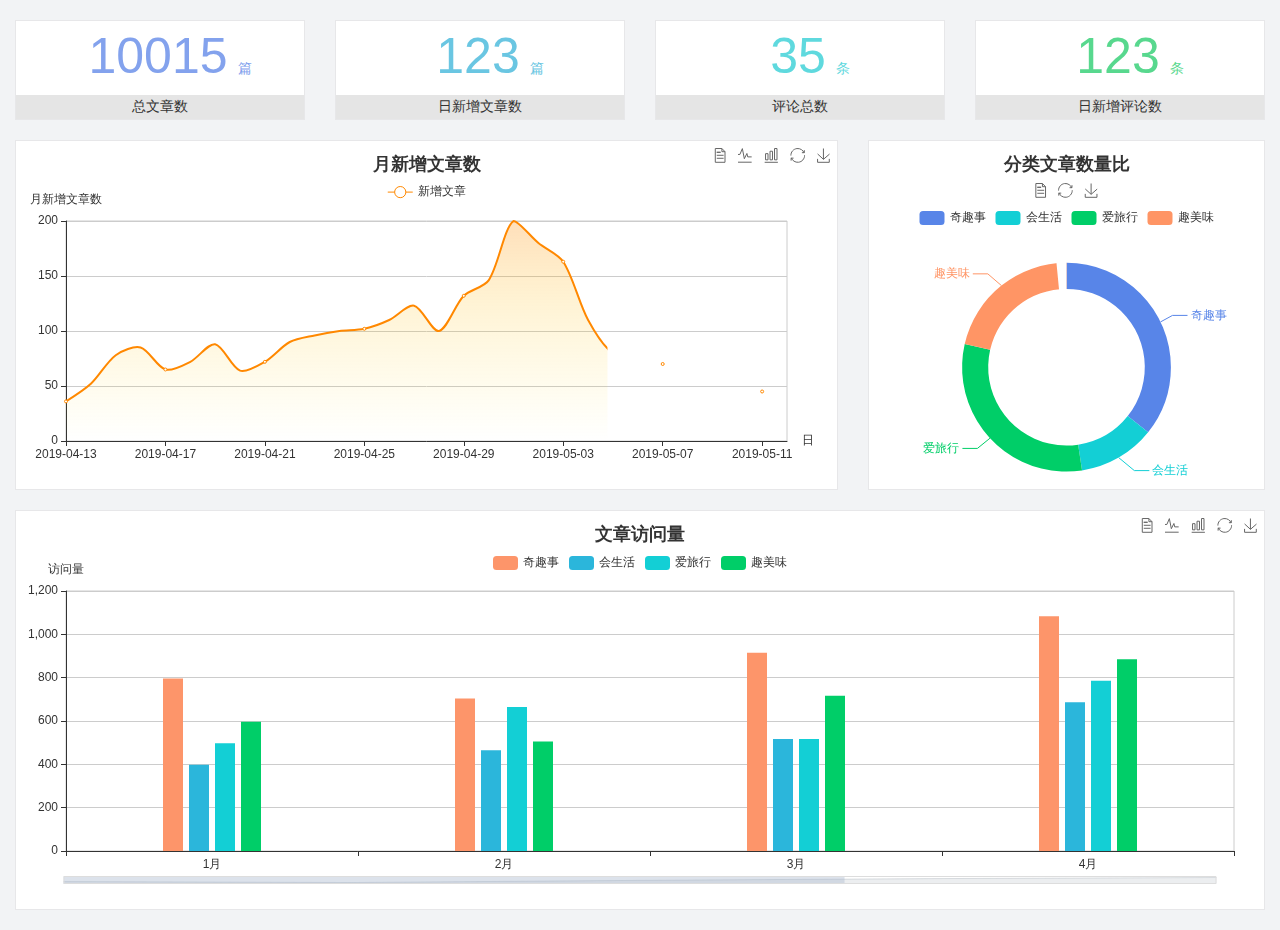
==== home/dashboard.html @ 1b244e0b "init progect" ====
<!DOCTYPE html>
<html lang="en">

<head>
  <meta charset="UTF-8">
  <meta name="viewport" content="width=device-width, initial-scale=1.0">
  <meta http-equiv="X-UA-Compatible" content="ie=edge">
  <title>图表统计</title>
  <link rel="stylesheet" href="../../assets/lib/bootstrap.css" />
  <link rel="stylesheet" href="../../assets/lib/main.css" />
  <script src="../../assets/lib/jquery.js"></script>
  <script type="text/javascript" src="../../assets/lib/echarts.min.js"></script>
</head>

<body>
  <div class="container-fluid">
    <div class="row spannel_list">
      <div class="col-sm-3 col-xs-6">
        <div class="spannel">
          <em>10015</em><span>篇</span>
          <b>总文章数</b>
        </div>
      </div>
      <div class="col-sm-3 col-xs-6">
        <div class="spannel scolor01">
          <em>123</em><span>篇</span>
          <b>日新增文章数</b>
        </div>
      </div>
      <div class="col-sm-3 col-xs-6">
        <div class="spannel scolor02">
          <em>35</em><span>条</span>
          <b>评论总数</b>
        </div>
      </div>
      <div class="col-sm-3 col-xs-6">
        <div class="spannel scolor03">
          <em>123</em><span>条</span>
          <b>日新增评论数</b>
        </div>
      </div>
    </div>
  </div>

  <div class="container-fluid">
    <div class="row curve-pie">
      <div class="col-lg-8 col-md-8">
        <div class="gragh_pannel" id="curve_show"></div>
      </div>
      <div class="col-lg-4 col-md-4">
        <div class="gragh_pannel" id="pie_show"></div>
      </div>
    </div>
  </div>

  <div class="container-fluid">
    <div class="column_pannel" id="column_show"></div>
  </div>

  <script>
    var oChart = echarts.init(document.getElementById('curve_show'));
    var aList_all = [
      { 'count': 36, 'date': '2019-04-13' },
      { 'count': 52, 'date': '2019-04-14' },
      { 'count': 78, 'date': '2019-04-15' },
      { 'count': 85, 'date': '2019-04-16' },
      { 'count': 65, 'date': '2019-04-17' },
      { 'count': 72, 'date': '2019-04-18' },
      { 'count': 88, 'date': '2019-04-19' },
      { 'count': 64, 'date': '2019-04-20' },
      { 'count': 72, 'date': '2019-04-21' },
      { 'count': 90, 'date': '2019-04-22' },
      { 'count': 96, 'date': '2019-04-23' },
      { 'count': 100, 'date': '2019-04-24' },
      { 'count': 102, 'date': '2019-04-25' },
      { 'count': 110, 'date': '2019-04-26' },
      { 'count': 123, 'date': '2019-04-27' },
      { 'count': 100, 'date': '2019-04-28' },
      { 'count': 132, 'date': '2019-04-29' },
      { 'count': 146, 'date': '2019-04-30' },
      { 'count': 200, 'date': '2019-05-01' },
      { 'count': 180, 'date': '2019-05-02' },
      { 'count': 163, 'date': '2019-05-03' },
      { 'count': 110, 'date': '2019-05-04' },
      { 'count': 80, 'date': '2019-05-05' },
      { 'count': 82, 'date': '2019-05-06' },
      { 'count': 70, 'date': '2019-05-07' },
      { 'count': 65, 'date': '2019-05-08' },
      { 'count': 54, 'date': '2019-05-09' },
      { 'count': 40, 'date': '2019-05-10' },
      { 'count': 45, 'date': '2019-05-11' },
      { 'count': 38, 'date': '2019-05-12' },
    ];

    let aCount = [];
    let aDate = [];

    for (var i = 0; i < aList_all.length; i++) {
      aCount.push(aList_all[i].count);
      aDate.push(aList_all[i].date);
    }

    var chartopt = {
      title: {
        text: '月新增文章数',
        left: 'center',
        top: '10'
      },
      tooltip: {
        trigger: 'axis'
      },
      legend: {
        data: ['新增文章'],
        top: '40'
      },
      toolbox: {
        show: true,
        feature: {
          mark: { show: true },
          dataView: { show: true, readOnly: false },
          magicType: { show: true, type: ['line', 'bar'] },
          restore: { show: true },
          saveAsImage: { show: true }
        }
      },
      calculable: true,
      xAxis: [
        {
          name: '日',
          type: 'category',
          boundaryGap: false,
          data: aDate
        }
      ],
      yAxis: [
        {
          name: '月新增文章数',
          type: 'value'
        }
      ],
      series: [
        {
          name: '新增文章',
          type: 'line',
          smooth: true,
          itemStyle: { normal: { areaStyle: { type: 'default' }, color: '#f80' }, lineStyle: { color: '#f80' } },
          data: aCount
        }],
      areaStyle: {
        normal: {
          color: new echarts.graphic.LinearGradient(0, 0, 0, 1, [{
            offset: 0,
            color: 'rgba(255,136,0,0.39)'
          }, {
            offset: .34,
            color: 'rgba(255,180,0,0.25)'
          }, {
            offset: 1,
            color: 'rgba(255,222,0,0.00)'
          }])

        }
      },
      grid: {
        show: true,
        x: 50,
        x2: 50,
        y: 80,
        height: 220
      }
    };

    oChart.setOption(chartopt);


    var oPie = echarts.init(document.getElementById('pie_show'));
    var oPieopt =
    {
      title: {
        top: 10,
        text: '分类文章数量比',
        x: 'center'
      },
      tooltip: {
        trigger: 'item',
        formatter: "{a} <br/>{b} : {c} ({d}%)"
      },
      color: ['#5885e8', '#13cfd5', '#00ce68', '#ff9565'],
      legend: {
        x: 'center',
        top: 65,
        data: ['奇趣事', '会生活', '爱旅行', '趣美味']
      },
      toolbox: {
        show: true,
        x: 'center',
        top: 35,
        feature: {
          mark: { show: true },
          dataView: { show: true, readOnly: false },
          magicType: {
            show: true,
            type: ['pie', 'funnel'],
            option: {
              funnel: {
                x: '25%',
                width: '50%',
                funnelAlign: 'left',
                max: 1548
              }
            }
          },
          restore: { show: true },
          saveAsImage: { show: true }
        }
      },
      calculable: true,
      series: [
        {
          name: '访问来源',
          type: 'pie',
          radius: ['45%', '60%'],
          center: ['50%', '65%'],
          data: [
            { value: 300, name: '奇趣事' },
            { value: 100, name: '会生活' },
            { value: 260, name: '爱旅行' },
            { value: 180, name: '趣美味' }
          ]
        }
      ]
    };
    oPie.setOption(oPieopt);



    var oColumn = this.echarts.init(document.getElementById('column_show'));
    var oColumnopt =
    {
      title: {
        text: '文章访问量',
        left: 'center',
        top: '10'
      },
      tooltip: {
        trigger: 'axis'
      },
      legend: {
        data: ['奇趣事', '会生活', '爱旅行', '趣美味'],
        top: '40'
      },
      toolbox: {
        show: true,
        feature: {
          mark: { show: true },
          dataView: { show: true, readOnly: false },
          magicType: { show: true, type: ['line', 'bar'] },
          restore: { show: true },
          saveAsImage: { show: true }
        }
      },
      calculable: true,
      xAxis: [
        {
          type: 'category',
          data: ['1月', '2月', '3月', '4月', '5月']
        }
      ],
      yAxis: [
        {
          name: '访问量',
          type: 'value'
        }
      ],
      series: [
        {
          name: '奇趣事',
          type: 'bar',
          barWidth: 20,
          itemStyle: {
            normal: { areaStyle: { type: 'default' }, color: '#fd956a' }
          },
          data: [800, 708, 920, 1090, 1200]
        },
        {
          name: '会生活',
          type: 'bar',
          barWidth: 20,
          itemStyle: {
            normal: { areaStyle: { type: 'default' }, color: '#2bb6db' }
          },
          data: [400, 468, 520, 690, 800]
        },
        {
          name: '爱旅行',
          type: 'bar',
          barWidth: 20,
          itemStyle: {
            normal: { areaStyle: { type: 'default' }, color: '#13cfd5' }
          },
          data: [500, 668, 520, 790, 900]
        },
        {
          name: '趣美味',
          type: 'bar',
          barWidth: 20,
          itemStyle: {
            normal: { areaStyle: { type: 'default' }, color: '#00ce68' }
          },
          data: [600, 508, 720, 890, 1000]
        }
      ],
      grid: {
        show: true,
        x: 50,
        x2: 30,
        y: 80,
        height: 260
      },
      dataZoom: [//给x轴设置滚动条
        {
          start: 0,//默认为0
          end: 100 - 1000 / 31,//默认为100
          type: 'slider',
          show: true,
          xAxisIndex: [0],
          handleSize: 0,//滑动条的 左右2个滑动条的大小
          height: 8,//组件高度
          left: 45, //左边的距离
          right: 50,//右边的距离
          bottom: 26,//右边的距离
          handleColor: '#ddd',//h滑动图标的颜色
          handleStyle: {
            borderColor: "#cacaca",
            borderWidth: "1",
            shadowBlur: 2,
            background: "#ddd",
            shadowColor: "#ddd",
          }
        }]
    };
    oColumn.setOption(oColumnopt);
  </script>
</body>

</html>
---- assets/lib/main.css ----
body{
    font-family:'MicroSoft YaHei';
    background-color: #f2f3f5;
}
.main_wrap{
    position:fixed;
    width:100%;
    height:100%;
    left:0px;
    top:0px;
    background:url('../images/login_bg.jpg'); 
    background-size:100% 100%; 
  }
.header{
    width:1200px;
    overflow: hidden;
    margin:20px auto 0;
}
.heade .logo{
    float: left;
}
.header .copyright{
    float:right;
    font-size:12px;
    color:#fff;
    text-align:right;
    line-height:20px;
    margin-top:10px;
}
.login_form_con{
    position:absolute;
    left:50%;
    top:50%;
    margin-left:-200px;
    margin-top:-155px;
    width:400px;
    height:310px;
    background-color: #edeff0;
}

.login_form{
    position: relative;
}

.login_form .icon-user{
    position:absolute;
    font-size:16px;
    color:#999;
    left:46px;
    top:12px;
}
.login_form .icon-key{
    position:absolute;
    font-size:18px;
    color:#999;
    left:46px;
    top:78px;
}
.login_title{
    height:60px;
    background:url('../images/login_title.png') center center no-repeat #fff;
}
.input_txt,.input_pass,.input_sub{
    display:block;
    width:334px;
    height:37px;
    padding:0px;
    text-indent:40px;
    border:1px solid #ddd;
    margin:27px auto 0;
    outline:none;
}
.input_sub{
    margin-top:40px;
    height:42px;
    background-color: #19b9e7;
    text-indent:0px;
    font-size:18px;
    color:#fff;
    cursor: pointer;
}
.input_sub:hover{
    background-color: #08a0cc;
}

.sider{
    position:fixed;
    left:0;
    top:0;
    bottom:0;
    width:210px;
    background-color: #323745;
}
.sider .logo{
    display:block;
    height:56px;
    background-color: #242732;
    overflow: hidden;
}
.sider .logo img{
    display:block;
    margin:6px auto 0;
}
.user_info{
    height:79px;
    border-bottom:1px solid #5a5e6b;
}

.user_info img{
    float: left;
    width:40px;
    height:40px;
    border-radius:20px;
    margin:19px 0 0 30px;
}
.user_info span{
    float: left;
    width:120px;
    font-size:12px;
    color:#fff;
    margin:23px 0 0 20px;
}
.user_info b{
    float: left;
    width: 120px;
    font-weight:normal;
    font-size:12px;
    color:#adafb5;
    margin:2px 0 0 20px;
}

.menu .level01{
    height:50px;
    line-height:50px;
}
.menu .level01 a{
    display:block;
    height:50px;
    font-size:12px;
    color:#adafb5;
    overflow: hidden;
}
.menu .level01.active a{
    background-color: #1378f0;
    color:#fff;
}
.menu .level01.active i{
    color:#fff;
}

.menu .level01 a:hover{
    background-color: #1378f0;
    color:#fff;
}
.menu .level01 a:hover i{
    color:#fff;
}
.menu .level01 i{
    color:#61646f;
    font-size:22px;
    float: left;
    margin-left:26px;
}
.menu .level01 span{
    float: left;
    margin-left:10px;
}
.menu .level01 b{
    float: right;
    margin-right:20px;
    font-weight:normal;
    transform:rotate(90deg);
    transition:all 500ms ease;
}

.menu .level01 .rotate0{
    transform:rotate(0deg);
}

.menu .level02{
    background: #242732;
    display:none;
}


.menu .level02 li{
    height:40px;
    line-height:40px;
}
.menu .level02 li a{
    display:block;
    height:40px;
    font-size:12px;
    color:#adafb5;
    overflow: hidden;
}

.menu .level02 li a:hover{
    background-color: #1378f0;
    color:#fff;
}

.menu .level02 li i{
    font-size:12px;
    float: left;
    margin-left:60px;
}
.menu .level02 li span{
    font-size:12px;
    float: left;
    margin-left:5px;
}

.menu .level02 .active a{
    color:#ffae00;
}

.header_bar{
    position:fixed;
    left:210px;
    right:0;
    top:0;
    height:56px;
    background-color: #fff;
}

.main{
    position:fixed;
    left:210px;
    top:56px;
    right:0;
    bottom:0;
    background-color: #f2f3f5;
}

.search_form{
    width:218px;
    height:33px;
    border:1px solid #ddd;
    background-color: #f2f3f5;
    border-radius:16px;
    float: left;
    margin:12px 0 0 27px;
}

.search_form input{
    padding:0px;
    margin:0px;
    border:0px;
    float: left;
    background-color: #f2f3f5;
    font-size:12px;
    width:175px;
    height:31px;
    margin-left:12px;
    outline:none;
   
}

.search_form .icon-search{
    line-height:33px;
    cursor: pointer;
    font-size:18px;
    color:#abaebb;
}
.user_center_link{
    float:right;

}
.user_center_link a{
    line-height:56px;
    font-size:12px;
    color:#999;
    margin-right:15px;
}
.user_center_link a:hover{
    color:#ffae00
}

.user_center_link img{
    width:42px;
    height:42px;
    border-radius:32px;
    margin-right:10px;
}

.spannel_list{
    margin-top:20px;
}

.spannel{
	height:100px;
	overflow:hidden;
	text-align:center;
    position:relative;
    background-color: #fff;
    border:1px solid #e7e7e9;
    margin-bottom:20px;
}

.spannel em{
    font-style:normal;
	font-size:50px;
	line-height:50px;
	display:inline-block;
	margin:10px 0 0 20px;
	font-family:'Arial';
	color:#83a2ed;
}

.spannel span{
	font-size:14px;
	display:inline-block;
	color:#83a2ed;
	margin-left:10px;
}

.spannel b{
	position:absolute;
	left:0;
	bottom:0;
	width:100%;
	line-height:24px;
	background:#e5e5e5;
	color:#333;
	font-size:14px;
	font-weight:normal;
}

.scolor01 em,.scolor01 span{
	color:#6ac6e2;
}

.scolor02 em,.scolor02 span{
	color:#5fd9de;
}

.scolor03 em,.scolor03 span{
	color:#58d88e;
}


.gragh_pannel{
    height:350px;
    border:1px solid #e7e7e9;
    background-color: #fff!important; 
    margin-bottom:20px;  
}

.column_pannel{
    margin-bottom:20px;
    height:400px;
    border:1px solid #e7e7e9;
    background-color: #fff!important;   
}

.common_title{
    line-height:42px;
    background-color: #fbfbfb;
    border:1px solid #e7e7e9;
    margin-top:20px;
    text-indent: 15px;
    font-size:14px;
    color:#333;
}

.common_con{
    border:1px solid #e7e7e9;
    border-top:0px;
    background-color: #fff;
    padding-bottom:20px;
    margin-bottom:20px;
}
.opt_btns{
    margin-top:20px;
}

.mp20{
    margin-top:20px;
}

.pagination{   
   margin:0;
}

.article_form{
    margin-top:20px;
}

.form-group{
    margin-bottom:25px;
}

.form-group label{
    font-weight:normal;
    color:#666;
}

.icon-icondate{
    line-height:16px;
}

.user_pic{
    width:100px;
    height:100px;
    margin-bottom:10px;
}

.article_cover{
    width:200px;
    height:200px;
    margin-bottom:10px;
}
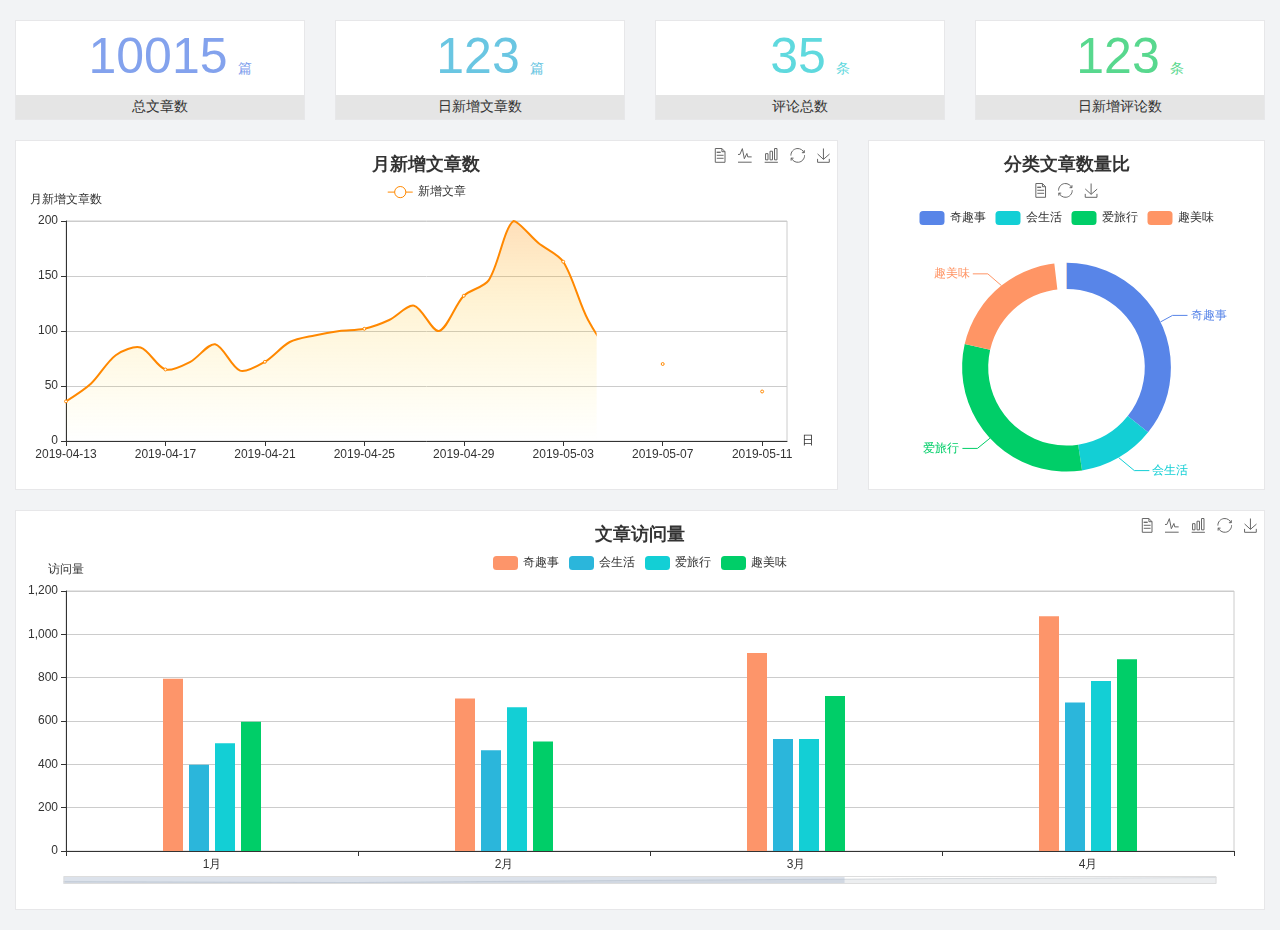
==== commit 930fdd9e: "测试" ====
--- a/home/dashboard.html
+++ b/home/dashboard.html
@@ -6,10 +6,10 @@
   <meta name="viewport" content="width=device-width, initial-scale=1.0">
   <meta http-equiv="X-UA-Compatible" content="ie=edge">
   <title>图表统计</title>
-  <link rel="stylesheet" href="../../assets/lib/bootstrap.css" />
-  <link rel="stylesheet" href="../../assets/lib/main.css" />
-  <script src="../../assets/lib/jquery.js"></script>
-  <script type="text/javascript" src="../../assets/lib/echarts.min.js"></script>
+  <link rel="stylesheet" href="../assets/lib/bootstrap.css" />
+  <link rel="stylesheet" href="../assets/lib/main.css" />
+  <script src="../assets/lib/jquery.js"></script>
+  <script type="text/javascript" src="../assets/lib/echarts.min.js"></script>
 </head>
 
 <body>
